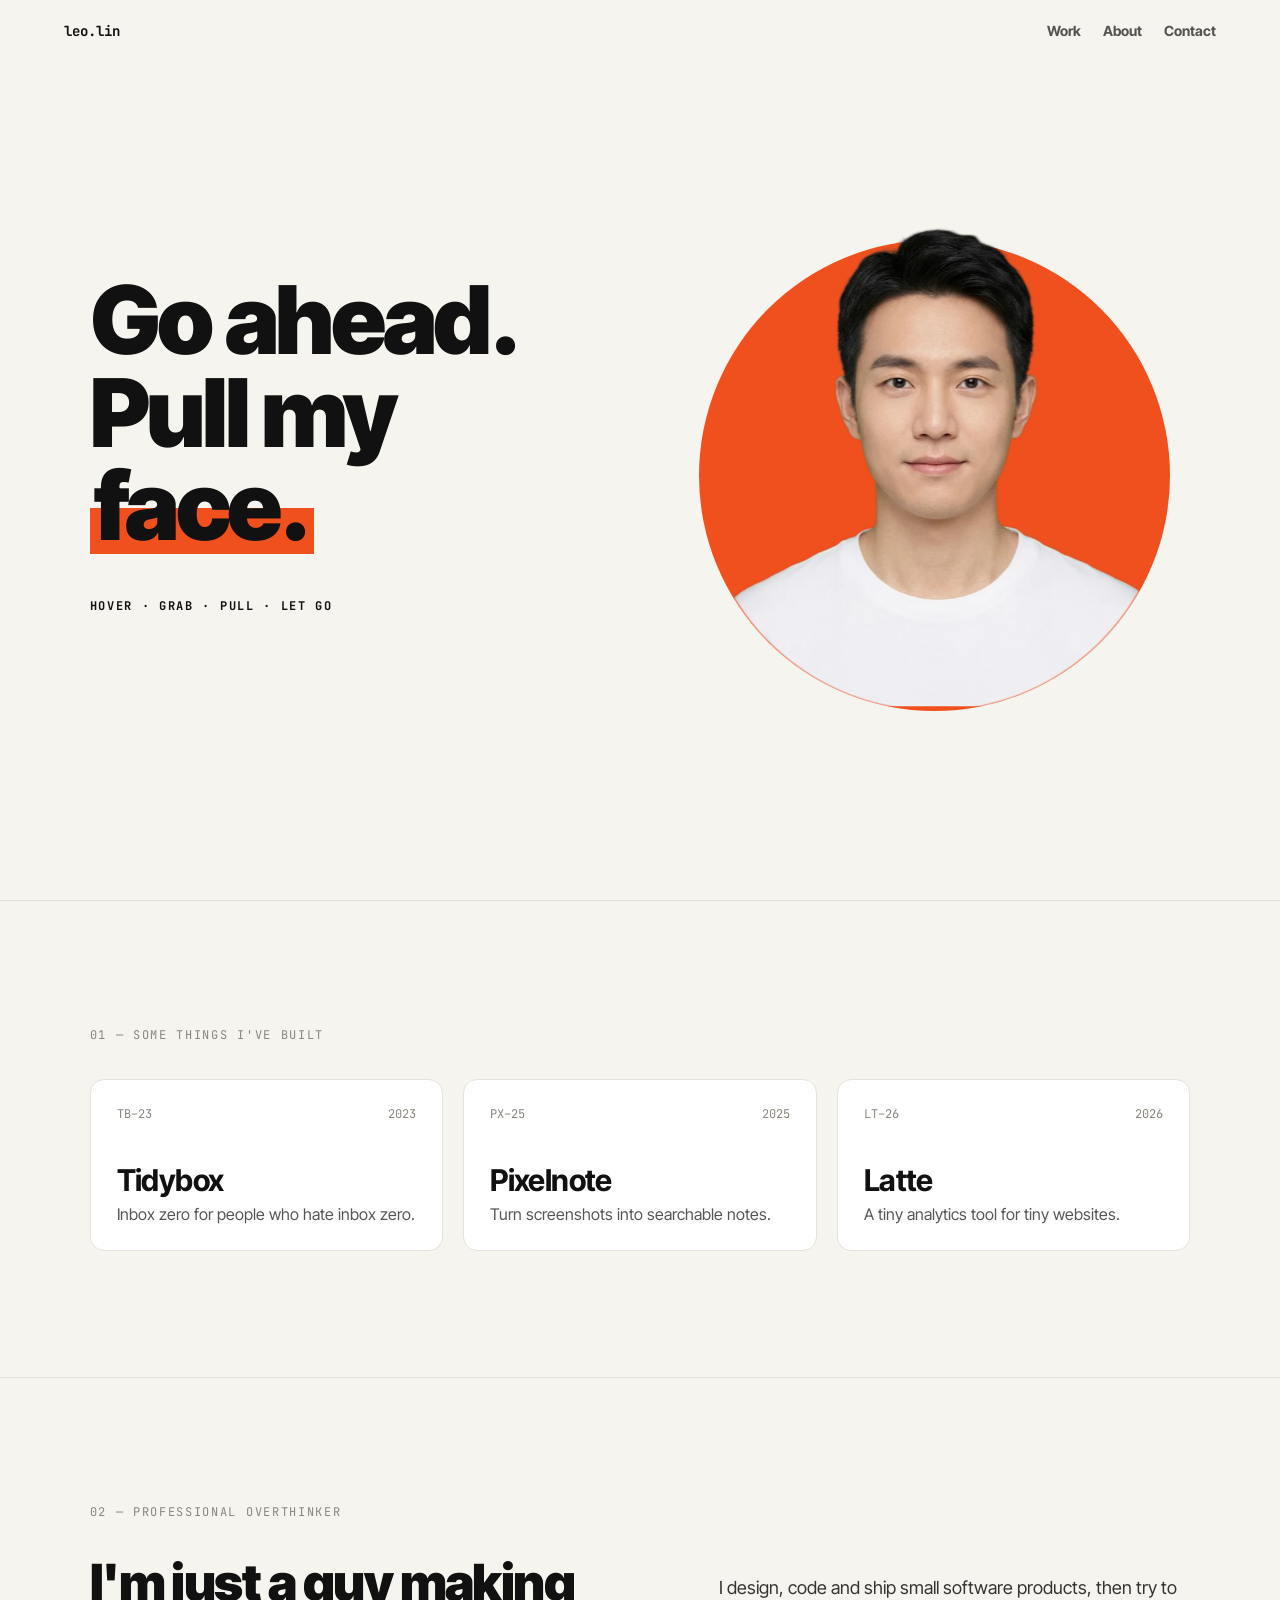
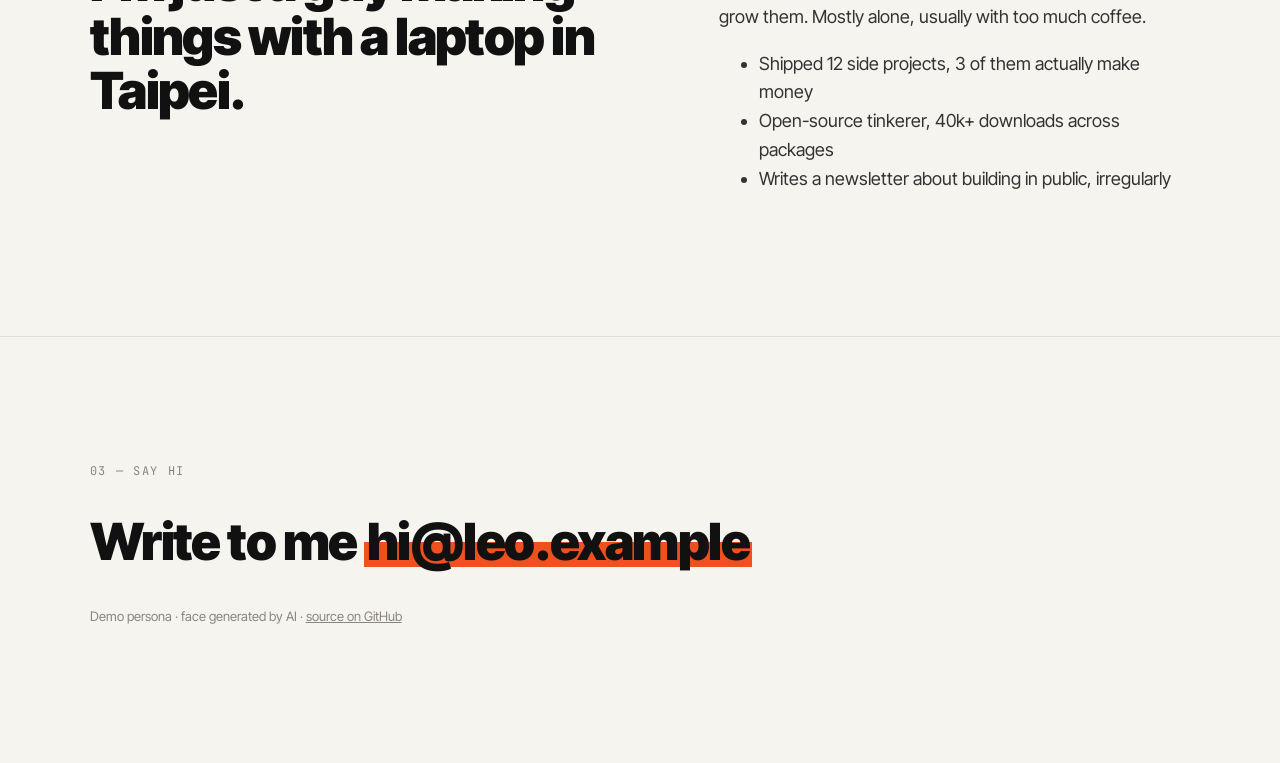
==== index.html @ e5ec99ab "Pull-my-face interactive homepage" ====
<!doctype html>
<html lang="en">
<head>
<meta charset="utf-8">
<meta name="viewport" content="width=device-width,initial-scale=1">
<title>Leo Lin — indie maker</title>
<meta name="description" content="Go ahead. Pull my face. Personal homepage of Leo Lin, indie maker.">
<link rel="icon" href="data:image/svg+xml,<svg xmlns=%22http://www.w3.org/2000/svg%22 viewBox=%220 0 100 100%22><text y=%22.9em%22 font-size=%2290%22>🖐️</text></svg>">
<link rel="preconnect" href="https://fonts.googleapis.com">
<link rel="preconnect" href="https://fonts.gstatic.com" crossorigin>
<link href="https://fonts.googleapis.com/css2?family=Inter+Tight:wght@400;500;700;900&family=JetBrains+Mono:wght@500;700&display=swap" rel="stylesheet">
<link rel="stylesheet" href="style.css">
</head>
<body>
<header class="nav">
  <a class="logo" href="#">leo.lin</a>
  <nav><a href="#work">Work</a><a href="#about">About</a><a href="#contact">Contact</a></nav>
</header>

<section class="hero">
  <div class="hero-text">
    <h1 id="headline"><span class="l1">Go ahead.</span><span class="l2">Pull my</span><span class="l3"><mark>face.</mark></span></h1>
    <p class="steps" id="steps"><span data-s="hover">Hover</span> · <span data-s="grab">Grab</span> · <span data-s="pull">Pull</span> · <span data-s="letgo">Let go</span></p>
  </div>
  <div class="stage" id="stage">
    <div class="disc"></div>
    <canvas id="face" aria-label="An interactive face you can grab and stretch"></canvas>
    <img class="fallback" id="fallback" src="assets/face/neutral.webp" alt="Portrait of Leo">
  </div>
  <div class="hand" id="hand" aria-hidden="true">🖐️</div>
</section>

<section class="block" id="work">
  <p class="eyebrow">01 — Some things I've built</p>
  <div class="cards">
    <a class="card"><span class="code">TB–23</span><span class="yr">2023</span><h3>Tidybox</h3><p>Inbox zero for people who hate inbox zero.</p></a>
    <a class="card"><span class="code">PX–25</span><span class="yr">2025</span><h3>Pixelnote</h3><p>Turn screenshots into searchable notes.</p></a>
    <a class="card"><span class="code">LT–26</span><span class="yr">2026</span><h3>Latte</h3><p>A tiny analytics tool for tiny websites.</p></a>
  </div>
</section>

<section class="block about" id="about">
  <p class="eyebrow">02 — Professional overthinker</p>
  <div class="cols">
    <h2>I'm just a guy making things with a laptop in Taipei.</h2>
    <div>
      <p>I design, code and ship small software products, then try to grow them. Mostly alone, usually with too much coffee.</p>
      <ul>
        <li>Shipped 12 side projects, 3 of them actually make money</li>
        <li>Open-source tinkerer, 40k+ downloads across packages</li>
        <li>Writes a newsletter about building in public, irregularly</li>
      </ul>
    </div>
  </div>
</section>

<section class="block contact" id="contact">
  <p class="eyebrow">03 — Say hi</p>
  <h2>Write to me <mark>hi@leo.example</mark></h2>
  <p class="small">Demo persona · face generated by AI · <a href="https://github.com/YeJe-cpu/test-1031">source on GitHub</a></p>
</section>

<script src="config.js"></script>
<script src="face.js"></script>
</body>
</html>
---- style.css ----
:root{--bg:#f6f4ef;--ink:#111;--accent:#f0501e;--muted:#8a867e}
*{box-sizing:border-box}
html,body{margin:0;background:var(--bg);color:var(--ink);font-family:"Inter Tight",system-ui,-apple-system,"Helvetica Neue",Arial,sans-serif;-webkit-font-smoothing:antialiased}
a{color:inherit}
mark{background:linear-gradient(transparent 52%,var(--accent) 52%,var(--accent) 92%,transparent 92%);color:inherit;padding:0 .05em}
.nav{position:fixed;top:0;left:0;right:0;display:flex;justify-content:space-between;padding:22px 5vw;z-index:5;font-weight:700;font-size:14px}
.nav nav a{margin-left:22px;text-decoration:none;opacity:.7}.nav nav a:hover{opacity:1}
.logo{text-decoration:none;font-family:"JetBrains Mono",monospace}
.hero{min-height:100vh;display:grid;grid-template-columns:1.1fr 1fr;align-items:center;padding:0 7vw;gap:4vw;position:relative;user-select:none;-webkit-user-select:none}
h1{font-size:clamp(48px,7.4vw,112px);line-height:.98;letter-spacing:-.035em;font-weight:900;margin:0}
h1 span{display:block}
h1.swap span{animation:rise .7s cubic-bezier(.2,.8,.2,1) both}
h1.swap span:nth-child(2){animation-delay:.08s}h1.swap span:nth-child(3){animation-delay:.16s}
@keyframes rise{from{opacity:0;transform:translateY(.35em);filter:blur(6px)}to{opacity:1;transform:none;filter:none}}
.steps{margin-top:5vh;font-family:"JetBrains Mono",monospace;font-size:12px;letter-spacing:.14em;text-transform:uppercase;font-weight:700;color:var(--ink)}
.steps span{transition:color .15s}.steps span.on{color:var(--accent)}
.stage{position:relative;width:min(40vw,520px);aspect-ratio:1;justify-self:center}
.disc{position:absolute;left:4%;top:9%;width:92%;height:92%;border-radius:50%;background:var(--accent)}
#face{position:absolute;left:-40%;top:-40%;width:180%;height:180%;pointer-events:none}
.fallback{position:absolute;inset:0;width:100%;display:none}
.nogl .fallback{display:block}
.hand{position:fixed;left:0;top:0;font-size:34px;pointer-events:none;z-index:10;opacity:0;transform:translate(-50%,-50%);transition:opacity .12s;will-change:transform}
.hand.show{opacity:1}
.hero.hovering{cursor:none}
.block{padding:14vh 7vw;border-top:1px solid #e2ded6}
.eyebrow{font-family:"JetBrains Mono",monospace;font-size:12px;letter-spacing:.14em;text-transform:uppercase;color:var(--muted);margin:0 0 36px}
.cards{display:grid;grid-template-columns:repeat(3,1fr);gap:20px}
.card{background:#fff;border:1px solid #e6e2da;border-radius:14px;padding:26px;display:grid;grid-template-columns:1fr auto;transition:transform .2s,box-shadow .2s;cursor:pointer}
.card:hover{transform:translateY(-4px);box-shadow:0 14px 30px -18px rgba(0,0,0,.3)}
.card .code,.card .yr{font-family:"JetBrains Mono",monospace;font-size:12px;color:var(--muted)}
.card h3{grid-column:1/-1;font-size:30px;margin:40px 0 6px;letter-spacing:-.02em}
.card p{grid-column:1/-1;margin:0;color:#555}
h2{font-size:clamp(30px,4vw,56px);letter-spacing:-.03em;line-height:1.05;margin:0;font-weight:900}
.cols{display:grid;grid-template-columns:1.2fr 1fr;gap:5vw}
.cols p,.cols li{font-size:18px;line-height:1.6;color:#333}
.small{color:var(--muted);font-size:13px;margin-top:40px}
@media (max-width:800px){
  .hero{grid-template-columns:1fr;padding-top:90px;text-align:left}
  .stage{width:78vw;order:-1;margin-top:6vh}
  .cards,.cols{grid-template-columns:1fr}
}
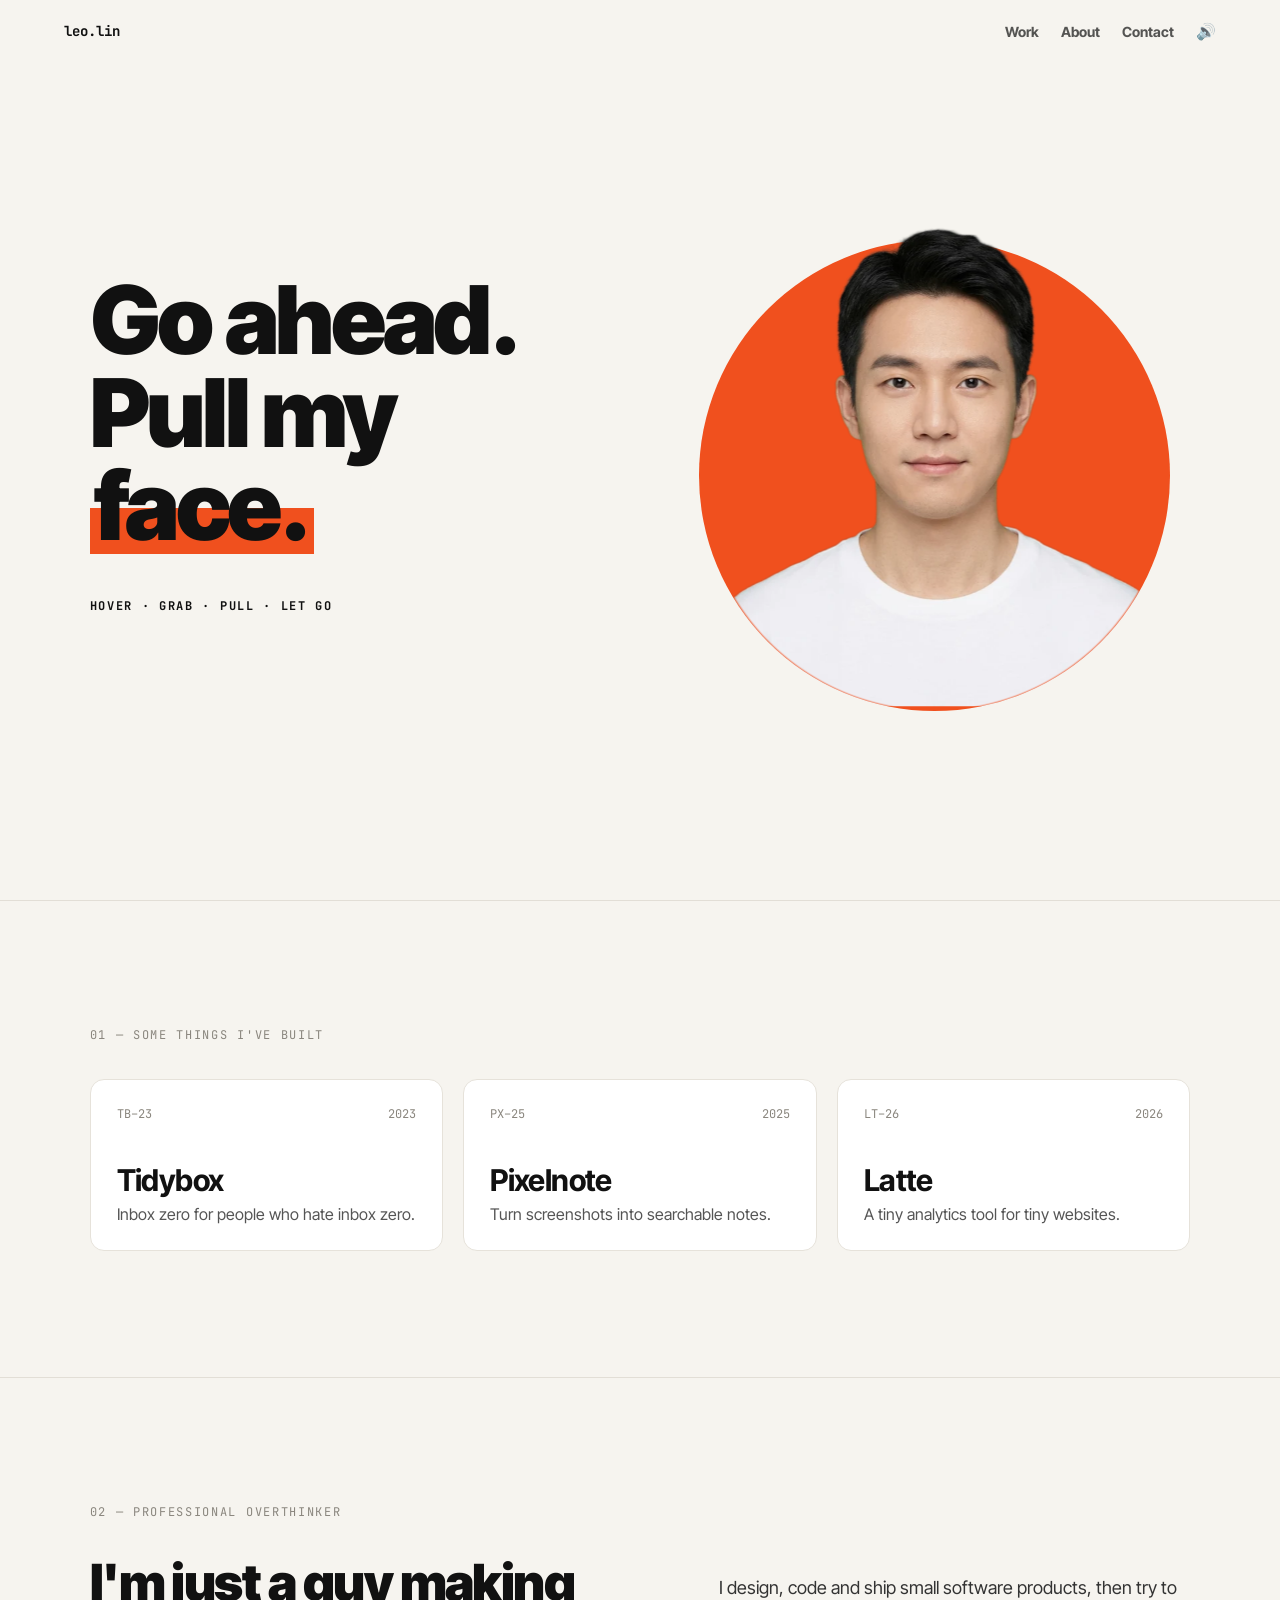
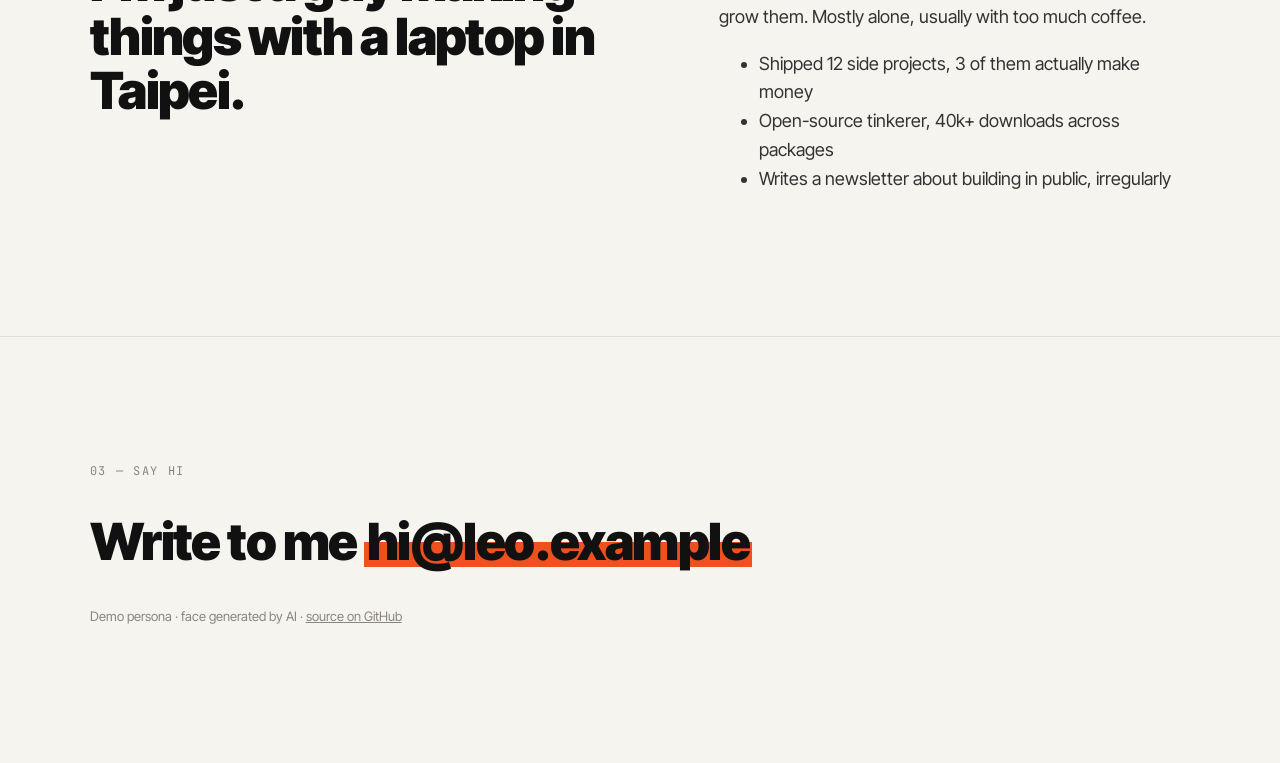
==== commit 56295a49: "Add synthesized sound effects (grab, stretch creak, release boing) + mute toggle" ====
--- a/index.html
+++ b/index.html
@@ -14,7 +14,7 @@
 <body>
 <header class="nav">
   <a class="logo" href="#">leo.lin</a>
-  <nav><a href="#work">Work</a><a href="#about">About</a><a href="#contact">Contact</a></nav>
+  <nav><a href="#work">Work</a><a href="#about">About</a><a href="#contact">Contact</a><button id="snd" class="snd" aria-label="Toggle sound">🔊</button></nav>
 </header>
 
 <section class="hero">
@@ -61,6 +61,8 @@
 </section>
 
 <script src="config.js"></script>
+<script src="sound.js"></script>
 <script src="face.js"></script>
+<script>const sb=document.getElementById("snd");const upd=()=>sb.textContent=SFX.on?"🔊":"🔇";upd();sb.onclick=()=>{SFX.toggle();upd();};</script>
 </body>
 </html>
--- a/style.css
+++ b/style.css
@@ -39,3 +39,4 @@
   .stage{width:78vw;order:-1;margin-top:6vh}
   .cards,.cols{grid-template-columns:1fr}
 }
+.snd{margin-left:22px;background:none;border:0;font-size:16px;cursor:pointer;opacity:.75;padding:0}.snd:hover{opacity:1}
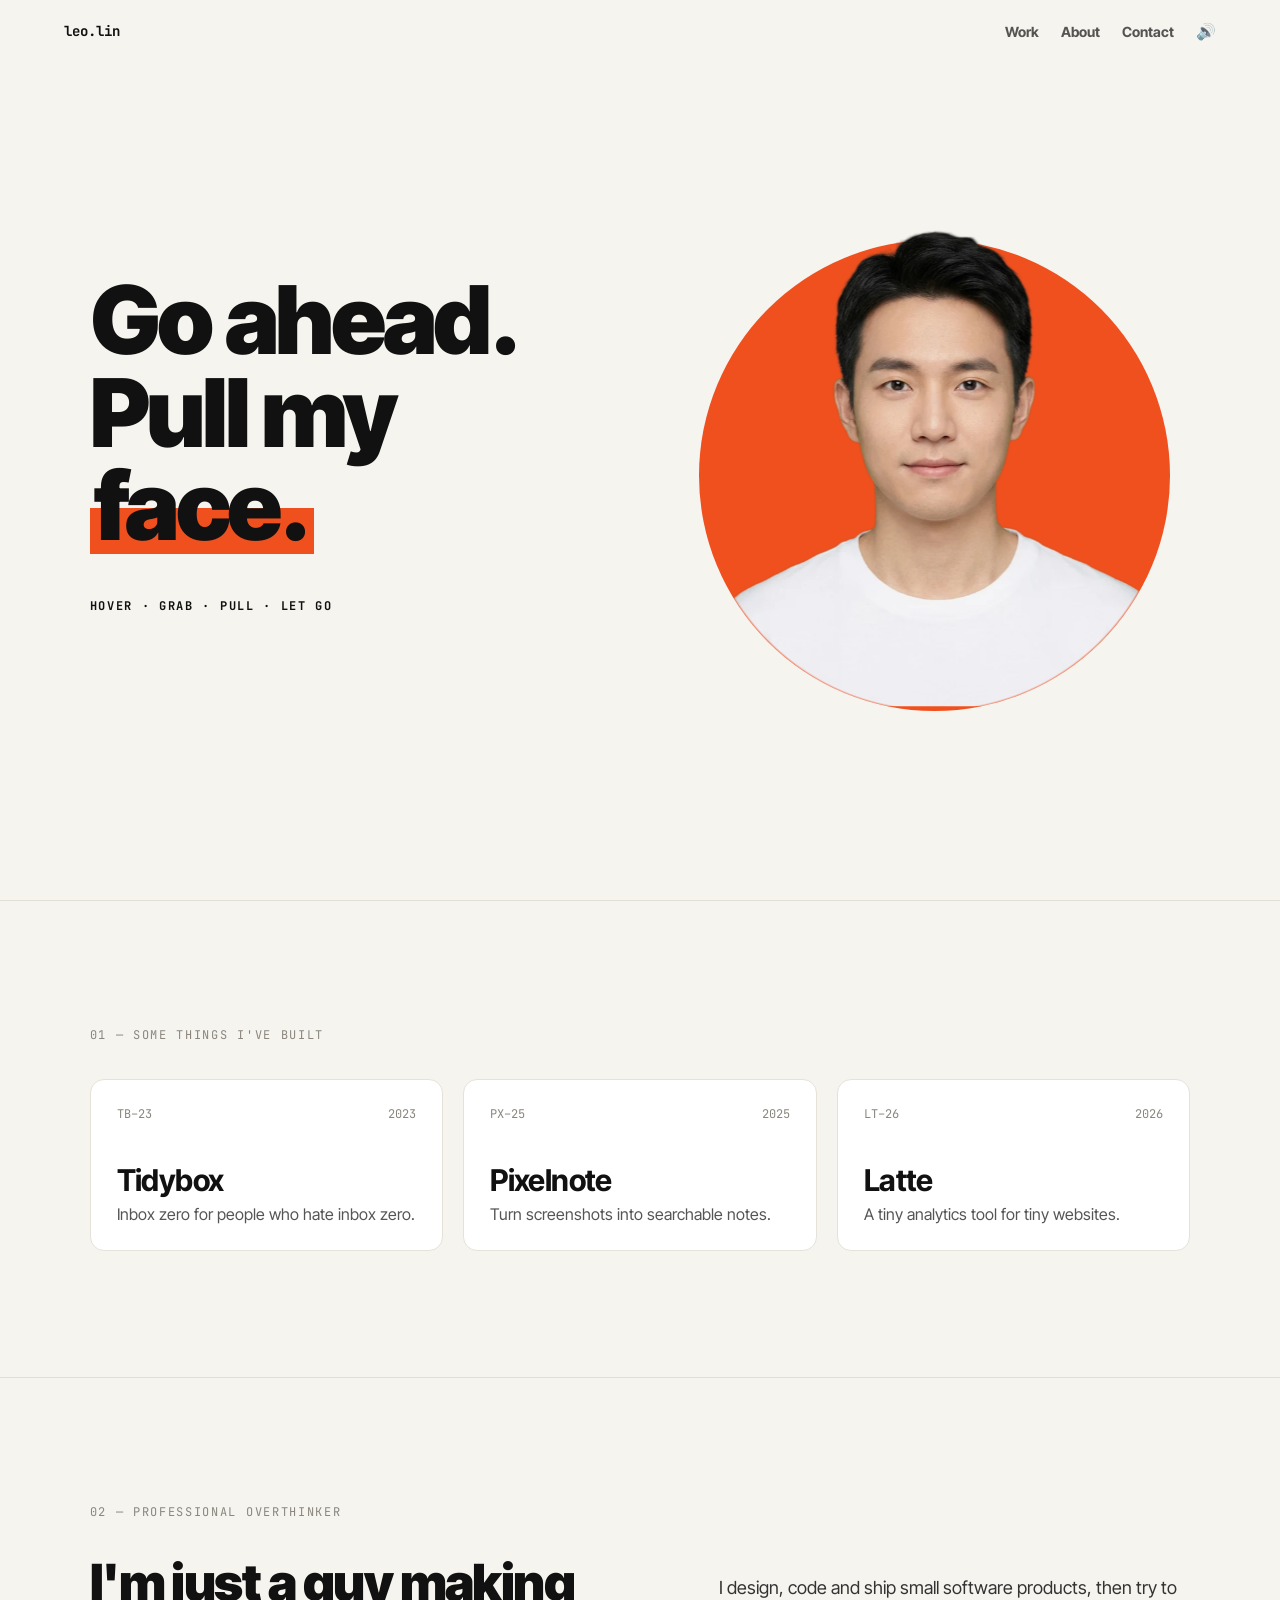
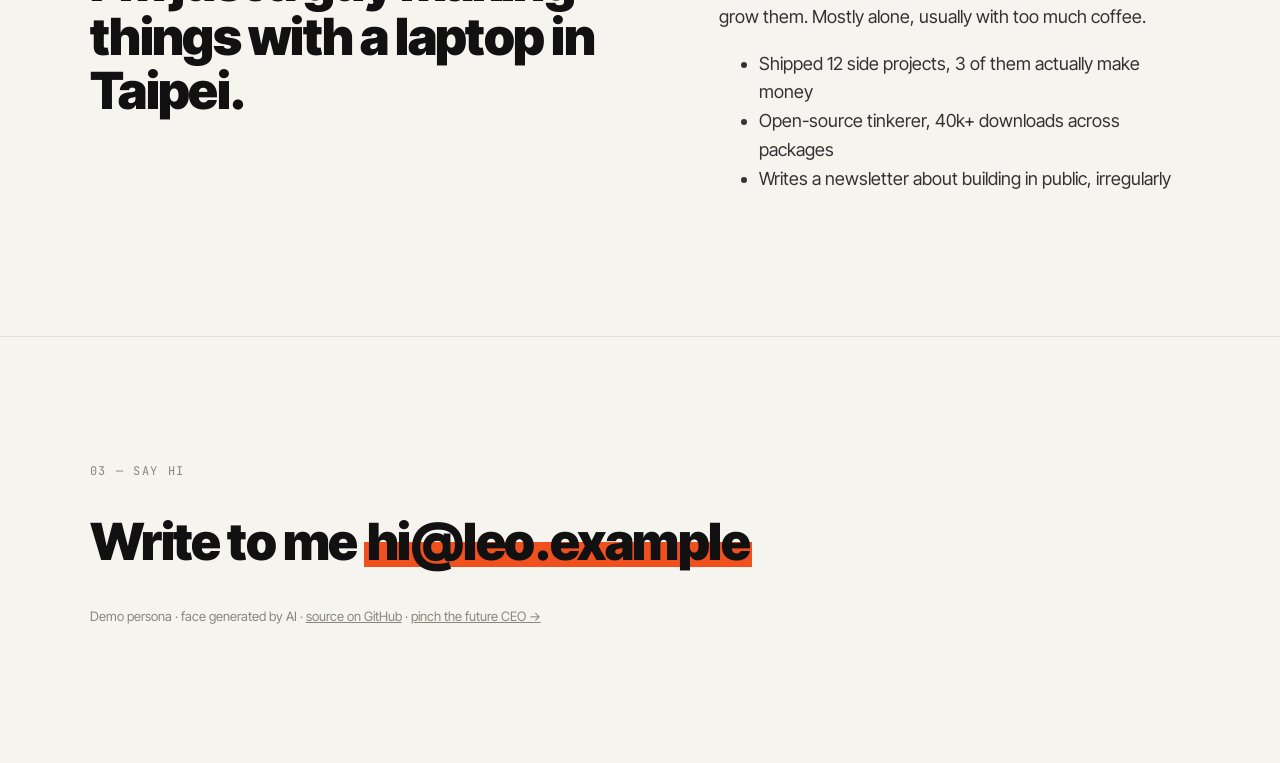
==== commit 0c2dc6cb: "Add /dario/ parody page (cousin edition): pinch the future CEO, sourced rants, throw-a-message wall," ====
--- a/index.html
+++ b/index.html
@@ -57,7 +57,7 @@
 <section class="block contact" id="contact">
   <p class="eyebrow">03 — Say hi</p>
   <h2>Write to me <mark>hi@leo.example</mark></h2>
-  <p class="small">Demo persona · face generated by AI · <a href="https://github.com/YeJe-cpu/test-1031">source on GitHub</a></p>
+  <p class="small">Demo persona · face generated by AI · <a href="https://github.com/YeJe-cpu/test-1031">source on GitHub</a> · <a href="dario/">pinch the future CEO →</a></p>
 </section>
 
 <script src="config.js"></script>
